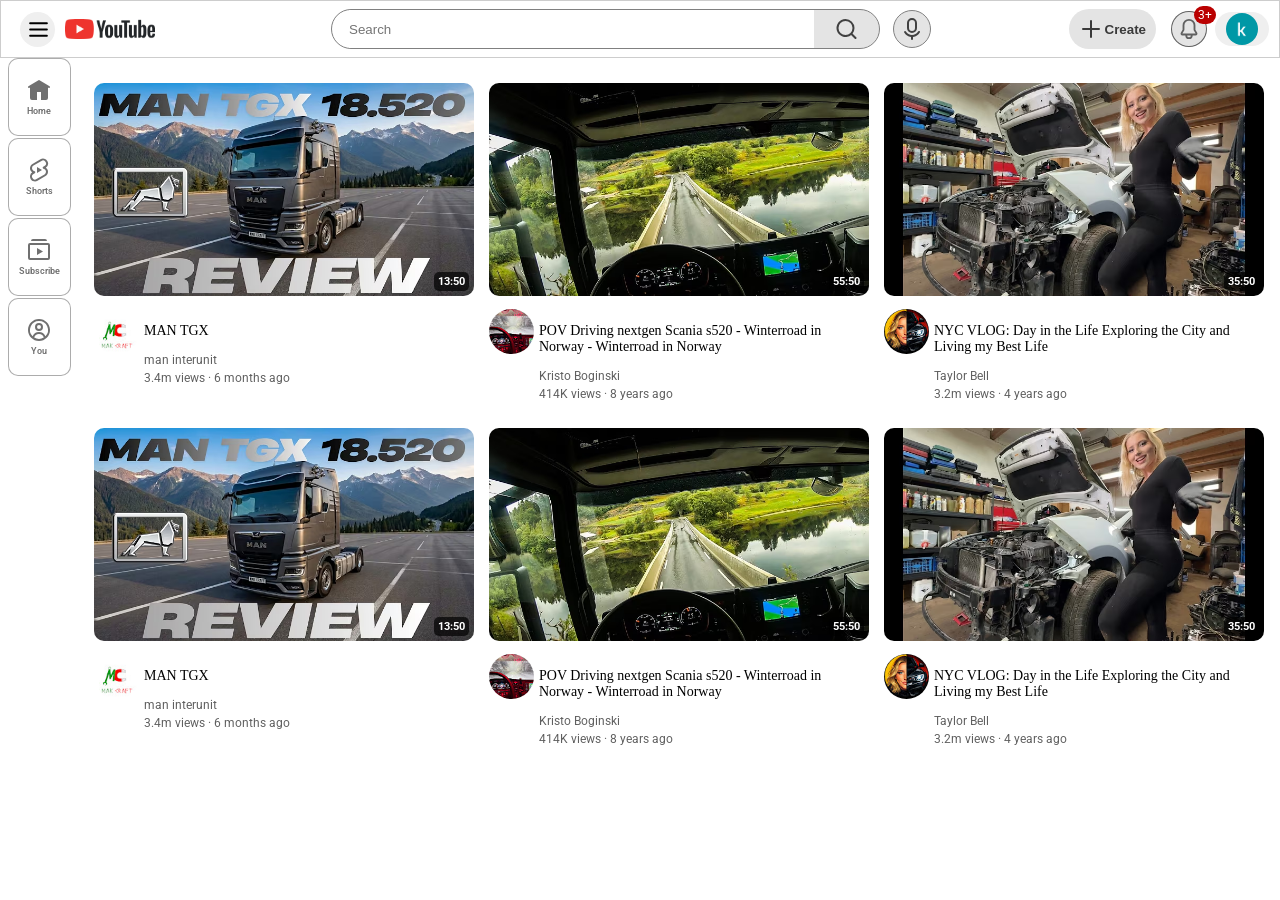
==== index.html @ de2ed06b "Rename youtube-clone.html to index.html" ====
<!DOCTYPE html>
<html lang="en">

<head>
    <link rel="preconnect" href="https://fonts.googleapis.com">
    <link rel="preconnect" href="https://fonts.gstatic.com" crossorigin>
    <link href="https://fonts.googleapis.com/css2?family=Roboto:ital,wght@0,100..900;1,100..900&display=swap"
        rel="stylesheet">

    <link rel="stylesheet" href="styles/general.css">
    <link rel="stylesheet" href="styles/header.css">
    <link rel="stylesheet" href="styles/video.css">
    <link rel="stylesheet" href="styles/sidebar.css">



    <title>youtube-clone</title>
</head>

<body>

    <header class="header-youtube">

        <div class="left-section">
            <button class="button-hamberger-menu">
                <svg class="hamberger-menu" xmlns="http://www.w3.org/2000/svg" viewBox="0 0 24 24">
                    <path
                        d="M20 5H4a1 1 0 000 2h16a1 1 0 100-2Zm0 6H4a1 1 0 000 2h16a1 1 0 000-2Zm0 6H4a1 1 0 000 2h16a1 1 0 000-2Z" />
                </svg>
            </button>
            <a class="div-youtube-icon-tooltip">
                <div class="div-youtube-icon"><img class="youtube-icon" src="icon-photo/youtube-logo-1.png"
                        alt="Youtube Home"></div>

                <span class="tooltip-youtube-icon">
                    Youtube Home</span>
            </a>

        </div>

        <div class="middle-section">
            <form class="div-input-search">
                <input class="input-search" type="text" placeholder="Search">
                <button class="magnifying-button">
                    <svg class="svg-magnifying-button" xmlns="http://www.w3.org/2000/svg" height="24"
                        viewBox="0 0 24 24" width="24" focusable="false" aria-hidden="true"
                        style="pointer-events: none; display: inherit; width: 100%; height: 100%;">
                        <path fill="currentColor"
                            d="M11 2a9 9 0 105.641 16.01.966.966 0 00.152.197l3.5 3.5a1 1 0 101.414-1.414l-3.5-3.5a1 1 0 00-.197-.153A8.96 8.96 0 0020 11a9 9 0 00-9-9Zm0 2a7 7 0 110 14 7 7 0 010-14Z">
                        </path>
                    </svg>

                    <div class="tooltip-search">
                        Search
                    </div>

                </button>
            </form>
            <button class="magnifying-button2">
                <svg class="svg-magnifying-button" xmlns="http://www.w3.org/2000/svg" height="24" viewBox="0 0 24 24"
                    width="24" focusable="false" aria-hidden="true"
                    style="pointer-events: none; display: inherit; width: 100%; height: 100%;">
                    <path fill="currentColor"
                        d="M11 2a9 9 0 105.641 16.01.966.966 0 00.152.197l3.5 3.5a1 1 0 101.414-1.414l-3.5-3.5a1 1 0 00-.197-.153A8.96 8.96 0 0020 11a9 9 0 00-9-9Zm0 2a7 7 0 110 14 7 7 0 010-14Z">
                    </path>
                </svg>
                <div class="tooltip-mic">
                    Search
                </div>

            </button>
            <button class="mic-button-search">
                <svg class="mic-svg" xmlns="http://www.w3.org/2000/svg" height="24" viewBox="0 0 24 24" width="24"
                    focusable="false" aria-hidden="true"
                    style="pointer-events: none; display: inherit; width: 100%; height: 100%;">
                    <path fill="currentColor"
                        d="M18.063 14.5a1 1 0 111.73 1A8.998 8.998 0 0113 19.942V22a1 1 0 11-2 0v-2.058A8.999 8.999 0 014.206 15.5l.866-.5.865-.5a7.002 7.002 0 0012.125 0ZM12 1a5 5 0 015 5v5a5 5 0 01-10 0V6a5 5 0 015-5ZM4.572 14.134a1 1 0 011.365.366l-1.731 1a1 1 0 01.366-1.366ZM12 3a3 3 0 00-3 3v5a3 3 0 106 0V6a3 3 0 00-3-3Z">
                    </path>
                </svg>
                <div class="tooltip-mic">
                    Search with your voice
                </div>
            </button>

        </div>

        <div class="right-section">
            <button class="button-create">

                <svg class="plus-create" xmlns="http://www.w3.org/2000/svg" viewBox="0 0 24 24" focusable="false"
                    aria-hidden="true">
                    <path fill="currentColor"
                        d="M12 3a1 1 0 00-1 1v7H4a1 1 0 000 2h7v7a1 1 0 002 0v-7h7a1 1 0 000-2h-7V4a1 1 0 00-1-1Z">
                    </path>
                </svg>
                Create
            </button>
            <button class="button-bell">
                <svg class="svg-bell" xmlns="http://www.w3.org/2000/svg" height="24" viewBox="0 0 24 24" width="24"
                    focusable="false" aria-hidden="true">
                    <path fill="currentColor"
                        d="M16 19a4 4 0 11-8 0H4.765C3.21 19 2.25 17.304 3.05 15.97l1.806-3.01A1 1 0 005 12.446V8a7 7 0 0114 0v4.446c0 .181.05.36.142.515l1.807 3.01c.8 1.333-.161 3.029-1.716 3.029H16ZM12 3a5 5 0 00-5 5v4.446a3 3 0 01-.428 1.543L4.765 17h14.468l-1.805-3.01A3 3 0 0117 12.445V8a5 5 0 00-5-5Zm-2 16a2 2 0 104 0h-4Z">
                    </path>
                </svg>
                <span class="notification-ball">3+</span>
                <div class="tooltip-bell">
                    Notifications
                </div>
            </button>
            <button class="button-profile-acc">
                <img src="icon-photo/unnamed.jpg" alt="User Profile" class="img-profile-acc">
            </button>

        </div>

    </header>

    <nav class="sidebar-youtube">
        <a class="button-sidebar">
            <svg class="svg-home" xmlns="http://www.w3.org/2000/svg" height="24" viewBox="0 0 24 24" width="24"
                focusable="false" aria-hidden="true">
                <path fill="currentColor"
                    d="m11.485 2.143-8 4.8-2 1.2a1 1 0 001.03 1.714L3 9.567V20a2 2 0 002 2h5v-8h4v8h5a2 2 0 002-2V9.567l.485.29a1 1 0 001.03-1.714l-2-1.2-8-4.8a1 1 0 00-1.03 0Z">
                </path>
            </svg>
            <span>Home</span>
            <div class="tooltip-s tooltip-home">
                Home
            </div>

        </a>
        <a class="button-sidebar">
            <svg class="svg-shorts" xmlns="http://www.w3.org/2000/svg" height="24" viewBox="0 0 24 24" width="24"
                focusable="false" aria-hidden="true">
                <path fill="currentColor"
                    d="m13.467 1.19-8 4.7a5 5 0 00-.255 8.46 5 5 0 005.32 8.462l8-4.7a5 5 0 00.258-8.462 5 5 0 001.641-6.464l-.12-.217a5 5 0 00-6.844-1.78m5.12 2.79a2.999 2.999 0 01-1.067 4.107l-1.327.78a1 1 0 00.096 1.775l.943.423a3 3 0 01.288 5.323l-8 4.7a3 3 0 01-3.039-5.173l1.327-.78a1 1 0 00-.097-1.775l-.942-.423a3 3 0 01-.288-5.323l8-4.7a3 3 0 014.106 1.066ZM15 12l-5-3v6l5-3Z">
                </path>
            </svg>
            <span>Shorts</span>
            <div class="tooltip-s tooltip-shorts">
                Shorts
            </div>
        </a>
        <a class="button-sidebar">
            <svg class="svg-subscrib" xmlns="http://www.w3.org/2000/svg" height="24" viewBox="0 0 24 24" width="24"
                focusable="false" aria-hidden="true">
                <path fill="currentColor"
                    d="M18 1H6a2 2 0 00-2 2h16a2 2 0 00-2-2Zm3 4H3a2 2 0 00-2 2v13a2 2 0 002 2h18a2 2 0 002-2V7a2 2 0 00-2-2ZM3 20V7h18v13H3Zm13-6.5L10 10v7l6-3.5Z">
                </path>
            </svg>
            <span>Subscribe</span>
            <div class=" tooltip-s tooltip-subscribe">
                Subscribe
            </div>
        </a>
        <a class="button-sidebar">
            <svg class="svg-you" xmlns="http://www.w3.org/2000/svg" height="24" viewBox="0 0 24 24" width="24"
                focusable="false" aria-hidden="true">
                <path fill="currentColor"
                    d="M12 1C5.925 1 1 5.925 1 12s4.925 11 11 11 11-4.925 11-11S18.075 1 12 1Zm0 2a9 9 0 016.447 15.276 7 7 0 00-12.895 0A9 9 0 0112 3Zm0 2a4 4 0 100 8 4 4 0 000-8Zm0 2a2 2 0 110 4 2 2 0 010-4Zm-.1 9.001L11.899 16a5 5 0 014.904 3.61A8.96 8.96 0 0112 21a8.96 8.96 0 01-4.804-1.391 5 5 0 014.704-3.608Z">
                </path>
            </svg>
            <span>You</span>
            <div class="tooltip-s tooltip-you">
                You
            </div>
        </a>
    </nav>



    <main class="div-grid">
        <article class="div-preview">
            <div class="div-img-tumbnail-man">
                <img src="photo-p/hq720.avif" alt="MAN TGX Truck Review" class="img-tumbnail">
                <time class="video-timer">13:50</time>
            </div>

            <div class="div-tumbnail-man">
                <div class="div-img-profile-man">
                    <img src="profile-photo/channels4_profile.jpg" alt="MAN Interunit channel profile"
                        class="img-profile-man">

                </div>
                <div class="div-p-tumbnail-man">

                    <h3 class="p1">MAN TGX</h3>


                    <p class="p2">man interunit </p>


                    <p class="p3"> 3.4m views &#183; 6 months ago</p>




                </div>
            </div>
        </article>


        <article class="div-preview">
            <div class="div-img-tumbnail-man">
                <img src="photo-p/h.avif" alt="Driving test Scania s520" class="img-tumbnail">
                <time class="video-timer">55:50</time>
            </div>
            <div class="div-tumbnail-man">
                <div class="div-img-profile-man">
                    <img src="profile-photo/chankhgyinels4_profile.jpg" alt="Kristo Boginski channel profile" class="img-profile-man">
                </div>
                <div class="div-p-tumbnail-man">
                    
                        <h3 class="p1">POV Driving nextgen Scania s520 - Winterroad in Norway - Winterroad in Norway
                        </h3>
                    
                    
                        <p class="p2"> Kristo Boginski</p>
                    
                    
                        <p class="p3"> 414K views &#183; 8 years ago</p>
                   



                </div>
            </div>
        </article>


        <article class="div-preview">
            <div class="div-img-tumbnail-man">
                <img src="photo-p/hbq720.avif" alt="day in the life" class="img-tumbnail">
                <time class="video-timer">35:50</time>
            </div>
            <div class="div-tumbnail-man">
                <div class="div-img-profile-man">
                    <img src="profile-photo/chanhgfnels4_profile.jpg" alt="Taylor Bell channel profile"  class="img-profile-man">
                </div>
                <div class="div-p-tumbnail-man">
                    
                        <h3 class="p1">NYC VLOG: Day in the Life Exploring the City and Living my Best Life</h3>
                   
                    
                        <p class="p2"> Taylor Bell</p>
                    
                    
                        <p class="p3"> 3.2m views &#183; 4 years ago</p>
                    



                </div>
            </div>
        </article>






        <article class="div-preview">
            <div class="div-img-tumbnail-man">
                <img src="photo-p/hq720.avif" alt="MAN TGX Truck Review" class="img-tumbnail">
                <time class="video-timer">13:50</time>
            </div>
            <div class="div-tumbnail-man">
                <div class="div-img-profile-man">
                    <img src="profile-photo/channels4_profile.jpg" alt="Driving test Scania s520" class="img-profile-man">
                </div>
                <div class="div-p-tumbnail-man">
                    
                        <h3 class="p1">MAN TGX</h3>
                    
                    
                        <p class="p2">man interunit </p>
                    
                   
                        <p class="p3"> 3.4m views &#183; 6 months ago</p>
                   



                </div>
            </div>
        </article>


        <article class="div-preview">
            <div class="div-img-tumbnail-man">
                <img src="photo-p/h.avif" alt="Driving test Scania s520" class="img-tumbnail">

                <time class="video-timer">55:50</time>
            </div>
            <div class="div-tumbnail-man">
                <div class="div-img-profile-man">
                    <img src="profile-photo/chankhgyinels4_profile.jpg" alt="Kristo Boginski channel profile" class="img-profile-man">
                </div>
                <div class="div-p-tumbnail-man">
                   
                        <h3 class="p1">POV Driving nextgen Scania s520 - Winterroad in Norway - Winterroad in Norway
                        </h3>
                    
                        <p class="p2"> Kristo Boginski</p>
                    
                        <p class="p3"> 414K views &#183; 8 years ago</p>
                    



                </div>
            </div>
        </article>


        <article class="div-preview">
            <div class="div-img-tumbnail-man">
                <img src="photo-p/hbq720.avif" alt="day in the life" class="img-tumbnail">
                <time class="video-timer">35:50</time>
            </div>
            <div class="div-tumbnail-man">
                <div class="div-img-profile-man">
                    <img src="profile-photo/chanhgfnels4_profile.jpg" alt="Taylor Bell channel profile" class="img-profile-man">
                </div>
                <div class="div-p-tumbnail-man">
                    
                        <h3 class="p1">NYC VLOG: Day in the Life Exploring the City and Living my Best Life</h3>
                   
                        <p class="p2"> Taylor Bell</p>
                    
                        <p class="p3"> 3.2m views &#183; 4 years ago</p>
                    



                </div>
            </div>
        </article>
    </main>

</body>

</html>
---- styles/general.css ----
p {
     margin-top: 0px;
     font-family: Roboto, Arial;
 }
 body{
    margin: 0;
    display: flex;
    padding-top: 59px;
    padding-left: 78px;
    margin-top:24px;
    margin-left: 16px;
    margin-right: 16px;
   

 }
 @media(max-width:790px){
    body{
        padding-left: 0;
    }
 }
---- styles/header.css ----
.header-youtube{
    display: flex;
    height: 56px;
    justify-content: space-between;
    margin-bottom: 5px;
    align-items: center;
    padding-left: 10px;
    padding-right: 10px;
    position: fixed;
    top: 0;
    right: 0;
    left: 0;
    background-color: white;
    border: solid 1px rgba(128, 128, 128, 0.396);
    z-index: 1002;
    
    
    


}
.left-section{
    display: flex;
    align-items: center;
    width: 160px;
    height: 40px;
    flex-shrink: 0;
    
}
.button-hamberger-menu{
    width: 35px ;
    height: 35px;
    border-radius: 30px;
    border: none;
    flex-shrink: 0;
    margin-left: 9px;
    display: flex;
    align-items: center;
    cursor: pointer;
}
.hamberger-menu{
    width: 25px !important;
    height: 25px !important;

    flex-shrink: 0;
    display: block !important;
    
}
.div-youtube-icon-tooltip{
    position: relative;
    align-items: center;
    display: flex;
    cursor: pointer;
    height: 38px;
    
   
   
    
}
.div-youtube-icon{
    margin-left: 10px;
    margin-right: 10px;
    display: flex;
   

}
.tooltip-youtube-icon , .tooltip-search{
    display: flex;
    align-items: center;
    justify-content: center;
    position: absolute;
    bottom: -36px;
    background-color: rgb(10, 10, 10);
    border: solid 3px rgb(143, 143, 143);
    font-weight: 500;
    font-size: 13px;
    color: rgb(143, 143, 143);
    white-space: nowrap;
    height: 24px;
    flex-shrink: 0;
    padding: 0 5px;
    text-align: center;
    opacity: 0;
    transition: opacity 0.2s;
    pointer-events: none;

}
.div-youtube-icon-tooltip:hover .tooltip-youtube-icon {
    opacity: 1;
}

.youtube-icon{
    width: 90px !important;
    flex-shrink: 0;
    
}
.middle-section{
    display: flex;
    align-items: center;
    flex: 1;
    max-width: 600px;
    margin-left: 32px;
}
.div-input-search{
    display: flex;
    height: 38px;
    border: 1px solid gray;
    border-radius: 25px;
    flex: 1;
    

}
.input-search{
    flex: 1;
    border: none;
    padding: 0 ;
    margin-left: 17px;
    box-sizing: border-box;
    width: 100%;
    

}
.magnifying-button{
    width: 65px;
    height: 100%;
    border-top-right-radius: 20px;
    border-bottom-right-radius:20px;
    background-color: rgba(16, 16, 16, 0.108);
    display: flex;
    align-items: center;
    border: none;
    cursor: pointer;
    position: relative;
    

}
.magnifying-button2{
    display: none;
    align-items: center;
    justify-content: center;
    height: 38px;
    height: 38px;
    margin-left: 13px;
    border-radius: 30px;
    background-color: rgba(16, 16, 16, 0.108);
    border: 1px solid gray;
    cursor: pointer;
    position: relative;
    flex-shrink: 0;
}
.magnifying-button:hover .tooltip-search{
    opacity: 1;
}
.svg-magnifying-button{
    height: 24px !important;
    width: 24px;
    color: rgba(0, 0, 0, 0.719) !important;
}
.mic-button-search{
    display: flex;
    align-items: center;
    justify-content: center;
    height: 38px;
    height: 38px;
    margin-left: 13px;
    border-radius: 30px;
    background-color: rgba(16, 16, 16, 0.108);
    border: 1px solid gray;
    cursor: pointer;
    position: relative;
   
}
.mic-button-search:hover .tooltip-mic{
    opacity: 1;
}
.tooltip-mic ,.tooltip-bell{
    display: flex;
    position: absolute;
    bottom: -42px;
    white-space: nowrap;
    color: rgba(251, 249, 249, 0.852);
    background-color: gray;
    padding: 10px;
    border-radius: 4px;
    font-size: 12px;
    font-weight: 500;
    opacity: 0;
    transition: opacity 0.2s;
    pointer-events: none;


}
.mic-svg{
    height: 24px !important;
    width:  24px !important;
    color: rgba(0, 0, 0, 0.719) !important;

}
.right-section{
    display: flex;
    align-items: center;
    width: 210px;
    height: 40px;
    flex-shrink: 0;
    justify-content: right;
}
.button-create{
    display: flex;
    color: rgba(1, 1, 1, 0.748);
    align-items: center;
    gap: 2px;
    font-weight: bold;
    background-color: rgba(16, 16, 16, 0.108);
    border: none;
    padding-left: 10px;
    padding-right: 10px;
    border-radius: 30px;
    height: 40px;
    margin-right: 15px;
    cursor: pointer;
    
}
.plus-create{
    width: 24px !important;
    height: 24px !important;
   
   
}

.button-bell{
    width: 36px;
    height: 36px;
    border-radius: 30px;
    color: rgba(1, 1, 1, 0.585);
    border: solid 1px rgba(1, 1, 1, 0.585);
    margin-right: 8px;
    background-color: rgba(16, 16, 16, 0.108);
    position: relative;
    cursor: pointer;
    display: flex;
    align-items: center;
    justify-content: center;
}
.button-bell:hover .tooltip-bell{
    opacity: 1;
}
.notification-ball{
    position: absolute;
    font-family: Roboto,Arial;
    background-color: rgb(186, 1, 1);
    font-size: 12px;
    color: white;
    top: -6px;
    right: -10px;
    padding: 2px 4px;
    border-radius: 20px;


}
.svg-bell{
    width: 24px !important;
    height: 24px !important;
}
.button-profile-acc{
    width: 54px;
    height: 34px;
    border-radius: 30px;
    border: none;
    cursor: pointer;
    
}
.img-profile-acc{
    border-radius: 30px;
    width: 32px;
    height: 32px;
}
@media(max-width:654px){
    .middle-section{
        justify-content: end;
    }
    .div-input-search{
        display: none;
    }
    .magnifying-button2{
        display: flex;
    }
    .magnifying-button2:hover .tooltip-mic{
        opacity: 1;
    }

}
---- styles/video.css ----
.div-grid {
     display: grid;
     grid-template-columns: 1fr 1fr 1fr;
     column-gap: 15px;
     row-gap: 15px;

 }

 .div-img-tumbnail-man {
     margin-bottom: 13px;
     position: relative;
 }
 .video-timer{
    position: absolute;
    background-color: rgba(0, 0, 0, 0.693);
    bottom: 5px;
    right: 5px;
    color: white;
    font-size: 11px;
    font-weight: bold;
    font-family: Roboto, Arial;
    padding: 3px 4px;
    border-radius: 5px;
 }

 .img-tumbnail {
     width: 100%;
     object-fit: cover;
     object-position: left;
     display: block;
     border-radius: 10px;
 }

 .div-tumbnail-man {
     display: grid;
     grid-template-columns: 50px 1fr;
     width: 100%;
 }

 .img-profile-man {
     width: 45px;
     border-radius: 35px;
 }

 .p1 {
     font-size: 14px;
     font-weight: 500;
 }

 .p2 {
     font-size: 12px;
     color: rgb(96, 96, 96);
     margin-bottom: 4px;
 }

 .p3 {
     font-size: 12px;
     color: rgb(96, 96, 96);
 }
 @media(max-width:719px){
    .div-grid{
        grid-template-columns: 1fr;
    }
 }
 @media(min-width:719px) and (max-width:1140px){
    .div-grid{
        grid-template-columns: 1fr 1fr;
    }
 }
---- styles/sidebar.css ----
.sidebar-youtube{
    position: fixed;
    top: 58px;
    bottom: 0px;
    left: 0px;
    width: 70px;
    background-color: white;
    padding: 0px 4px;
    display: flex;
    flex-direction: column;
    justify-content: start;
    align-items: center;
    z-index: 1001;
    
   
}
.button-sidebar{
    display: flex;
    flex-direction: column;
    align-items: center;
    justify-content: center;
    font-family: Roboto , Arial;
    border: solid 1px rgba(147, 147, 147, 0.768);
    border-radius: 10px;
    font-size: 9px;
    font-weight: 600;
    height: 76px;
    width: 61px;
    color:rgba(1, 1, 1, 0.563);
    margin-bottom: 2px;
    background-color: white;
    flex-shrink: 0;
    cursor: pointer;
    position: relative;
}
.tooltip-s{
    display: flex;
    align-items: center;
    justify-content: center;
    position: absolute;
    right: -40px;
    bottom: 2px;
    background-color: rgb(10, 10, 10);
    border: solid 3px rgb(143, 143, 143);
    font-weight: 500;
    font-size: 13px;
    color: rgb(143, 143, 143);
    height: 24px;
    flex-shrink: 0;
    padding: 0 5px;
    text-align: center;
    opacity: 0;
    transition: opacity 0.2s;
    pointer-events: none;
    
    
}
.tooltip-you{
    right: -25px;
}
.tooltip-subscribe{
    right: -55px;
}
.button-sidebar:hover .tooltip-s{
    opacity: 1;
}

.sidebar-youtube svg{
    width: 24px;
    height: 24px;
    margin-bottom: 4px;
}
.button-sidebar:hover{
    background-color: rgba(0, 0, 0, 0.108);
    color:rgba(1, 1, 1, 0.678);
    border:solid 1px rgba(1, 1, 1, 0.678);

}
@media(max-width:790px){
    .sidebar-youtube{
        display: none;
    }
    
}
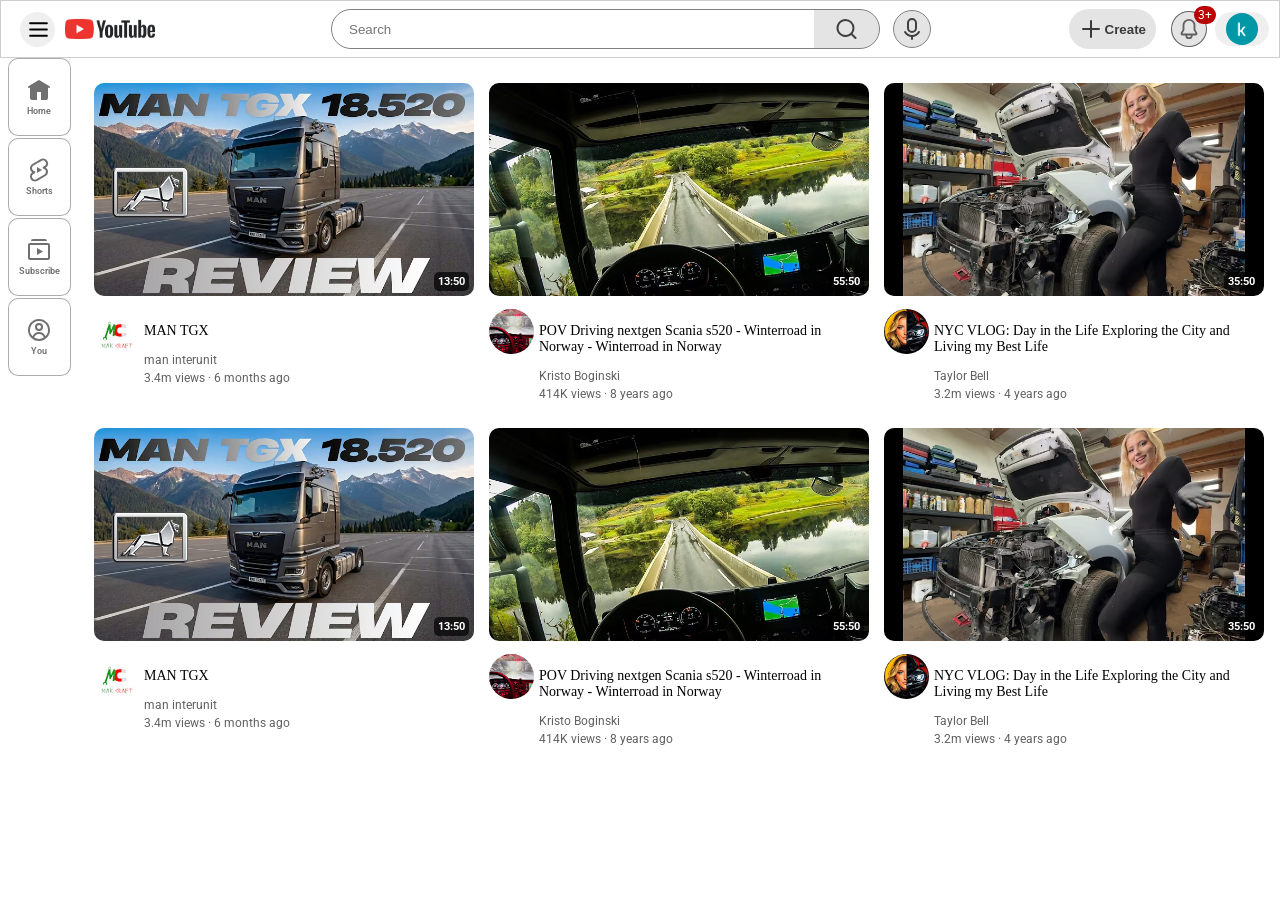
==== commit ac16ed93: "Add viewport meta tag for mobile responsiveness Added viewport meta tag for mobile responsiveness." ====
--- a/index.html
+++ b/index.html
@@ -2,6 +2,7 @@
 <html lang="en">
 
 <head>
+    <meta name="viewport" content="width=device-width, initial-scale=1.0"> <!--Add viewport meta tag for mobile responsiveness-->
     <link rel="preconnect" href="https://fonts.googleapis.com">
     <link rel="preconnect" href="https://fonts.gstatic.com" crossorigin>
     <link href="https://fonts.googleapis.com/css2?family=Roboto:ital,wght@0,100..900;1,100..900&display=swap"
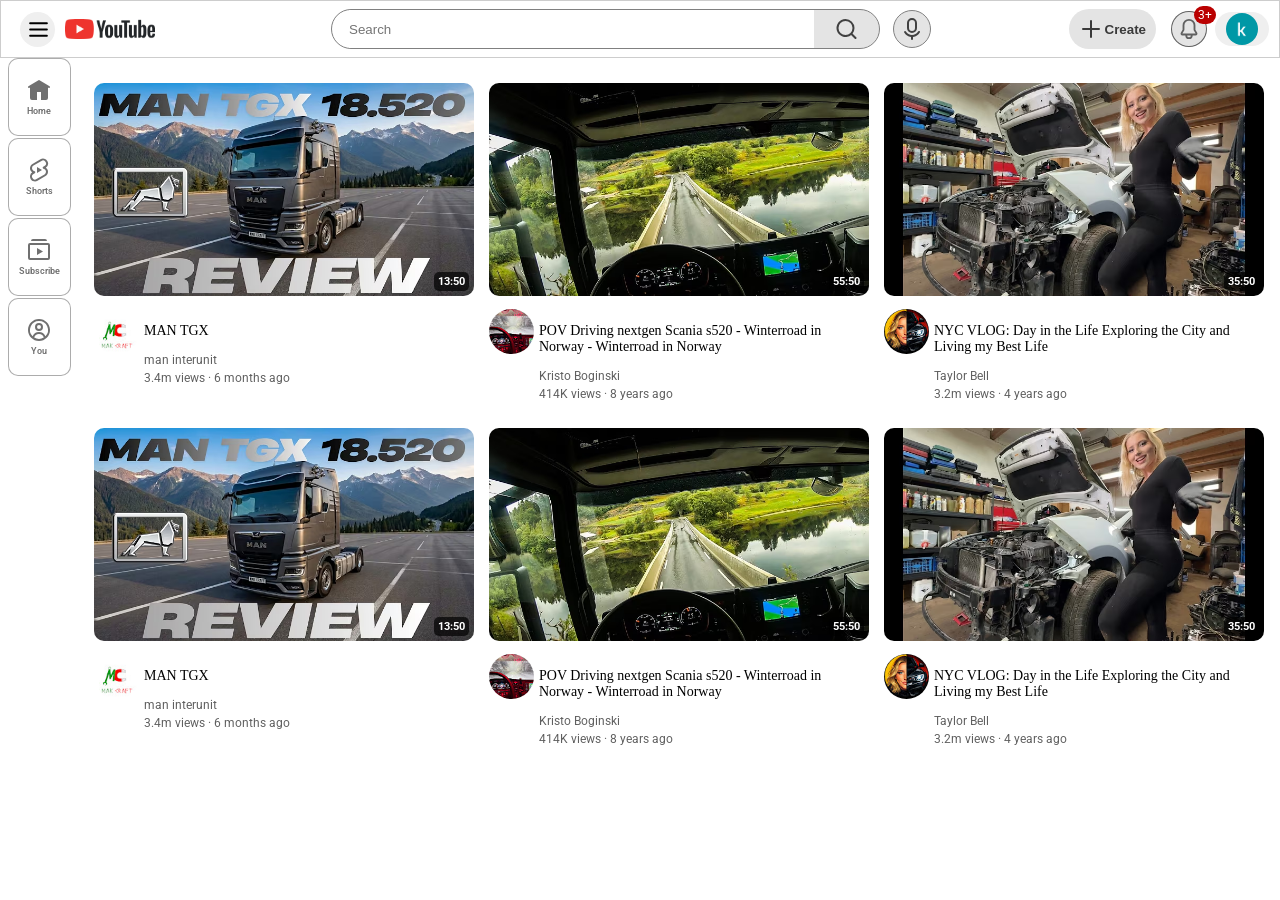
==== commit 999b993e: "Enhance HTML with charset and compatibility meta tags Added meta tags for character encoding and bro" ====
--- a/index.html
+++ b/index.html
@@ -2,7 +2,13 @@
 <html lang="en">
 
 <head>
+    <meta charset="UTF-8"><!-- 
+It preserves characters from other languages ​​and emojis.
+ -->
+    <meta http-equiv="X-UA-Compatible" content="IE=edge"><!--  
+Configures compatibility with older browsers. -->
     <meta name="viewport" content="width=device-width, initial-scale=1.0"> <!--Add viewport meta tag for mobile responsiveness-->
+    
     <link rel="preconnect" href="https://fonts.googleapis.com">
     <link rel="preconnect" href="https://fonts.gstatic.com" crossorigin>
     <link href="https://fonts.googleapis.com/css2?family=Roboto:ital,wght@0,100..900;1,100..900&display=swap"
